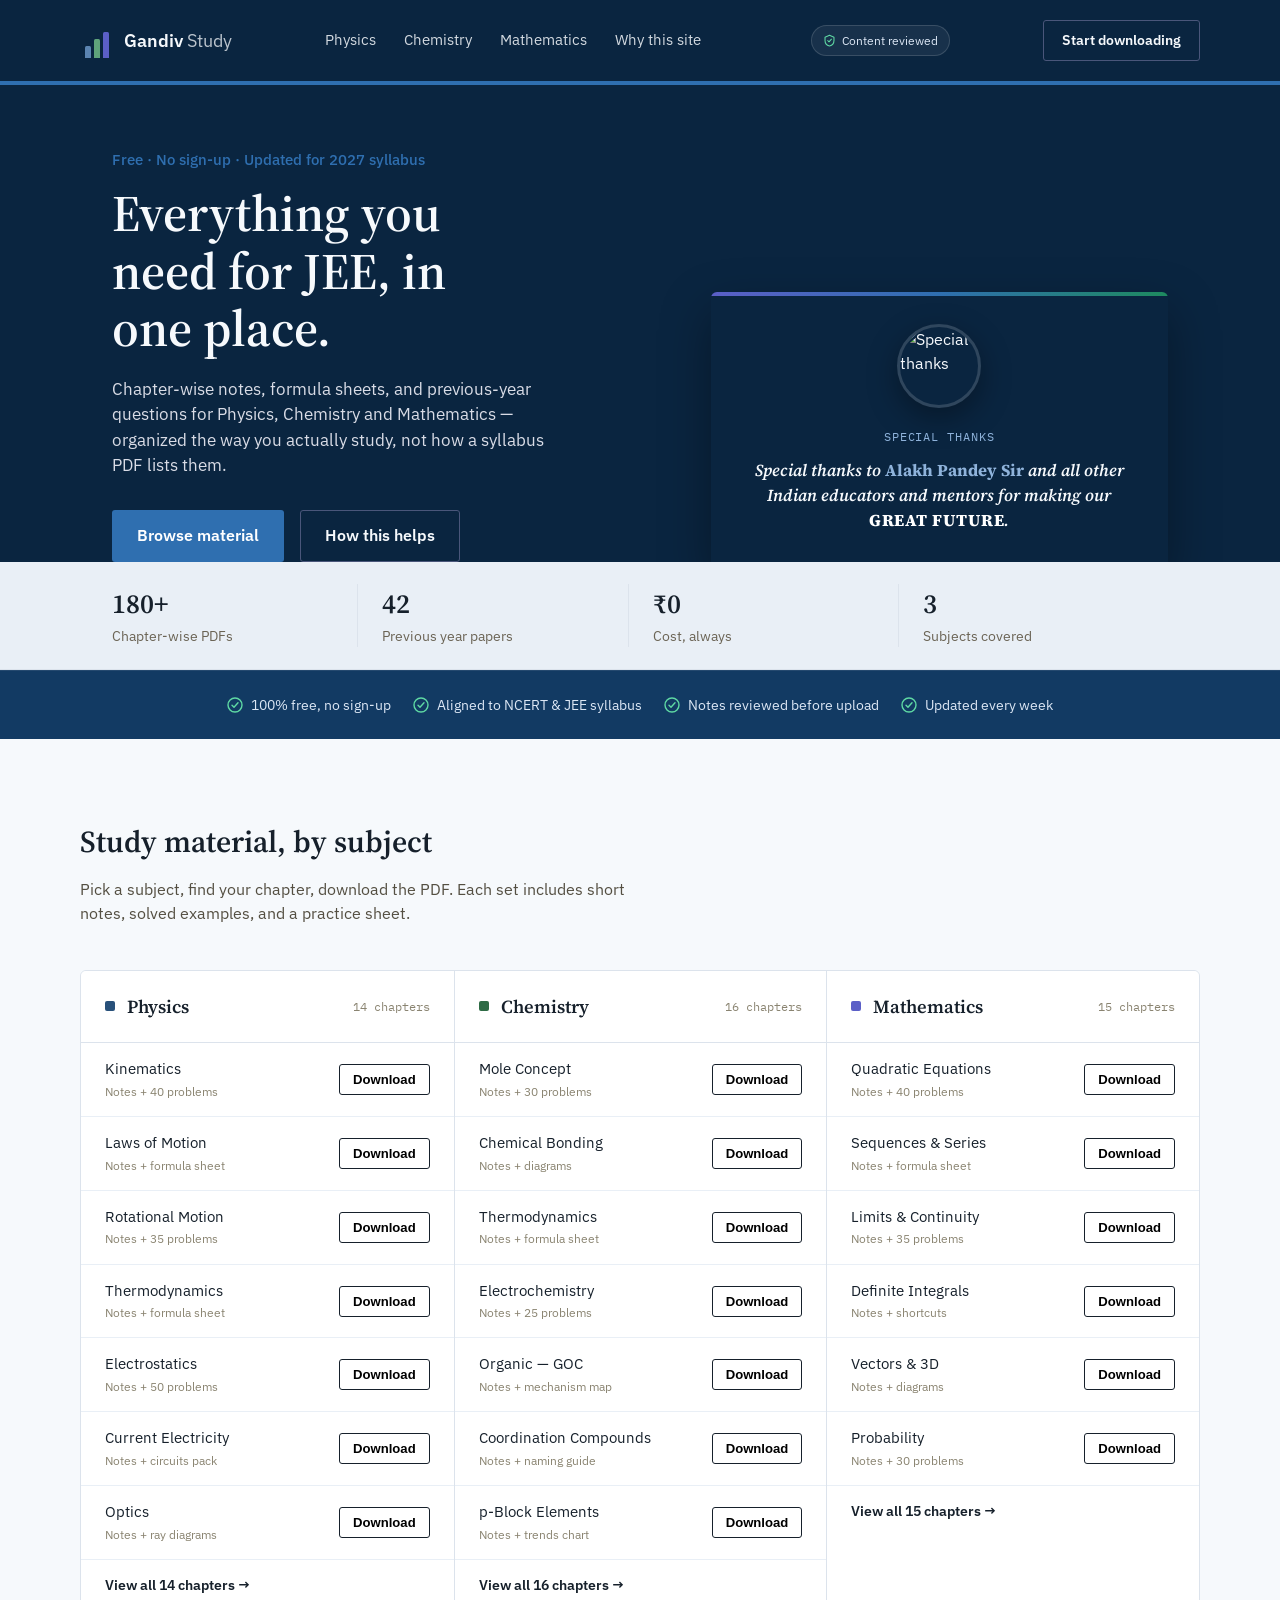
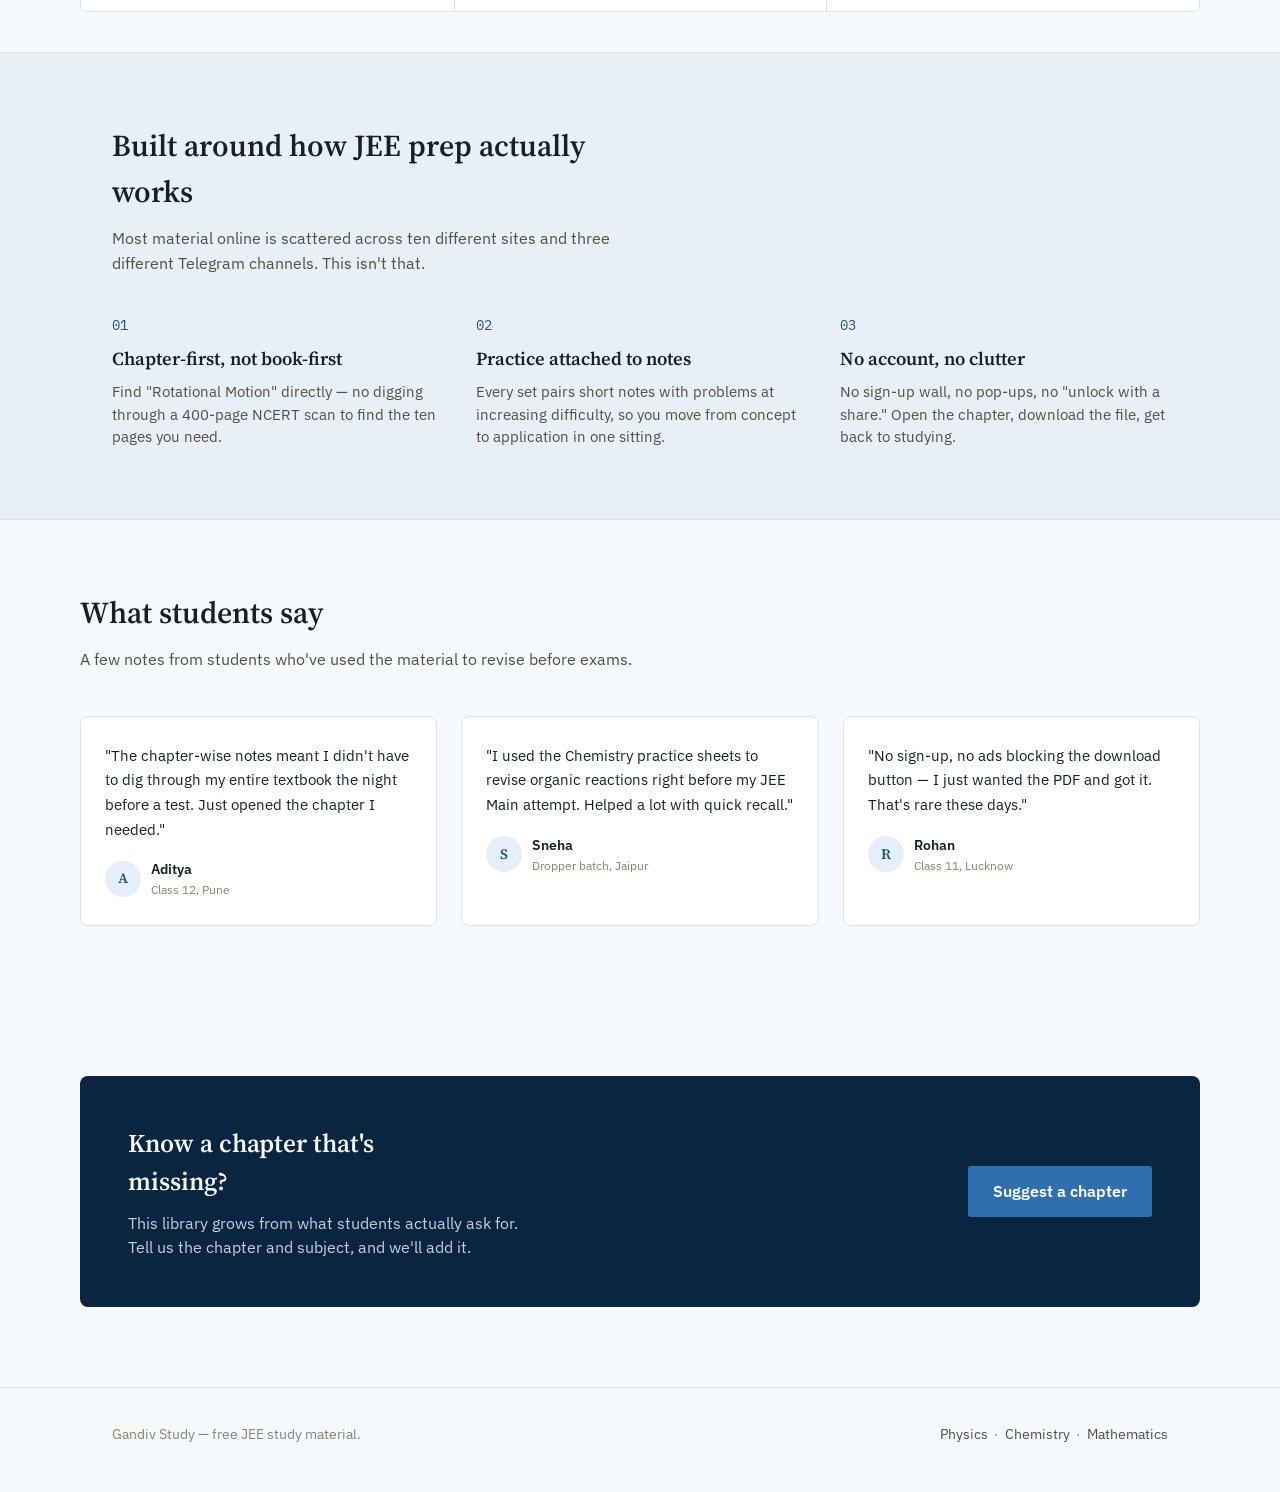
==== index.html @ 2a43a939 "Add files via upload" ====
<!DOCTYPE html>
<html lang="en">
<head>
<meta charset="UTF-8">
<meta name="viewport" content="width=device-width, initial-scale=1.0">
<title>Gandiv Study — JEE Study Material</title>
<meta name="description" content="Gandiv Study — free chapter-wise notes, formula sheets, and previous year questions for JEE Physics, Chemistry and Mathematics. No sign-up required.">
<meta name="keywords" content="Gandiv, Gandiv Study, JEE study material, JEE notes, JEE Physics notes, JEE Chemistry notes, JEE Maths notes, free JEE PDF, JEE previous year papers">
<meta name="robots" content="index, follow">
<link rel="canonical" href="https://gurujeestudy1.github.io/GuruJEE-study/">
<meta property="og:type" content="website">
<meta property="og:title" content="Gandiv Study — Free JEE Study Material">
<meta property="og:description" content="Chapter-wise notes, formula sheets, and previous year questions for JEE Physics, Chemistry and Mathematics — all free.">
<meta property="og:url" content="https://gurujeestudy1.github.io/GuruJEE-study/">
<meta name="twitter:card" content="summary">
<meta name="twitter:title" content="Gandiv Study — Free JEE Study Material">
<meta name="twitter:description" content="Free chapter-wise JEE notes and previous year papers for Physics, Chemistry and Mathematics.">
<script type="application/ld+json">
{
  "@context": "https://schema.org",
  "@type": "WebSite",
  "name": "Gandiv Study",
  "url": "https://gurujeestudy1.github.io/GuruJEE-study/",
  "description": "Free JEE study material — chapter-wise notes, formula sheets, and previous year papers for Physics, Chemistry and Mathematics."
}
</script>
<link rel="icon" href="data:image/svg+xml,%3Csvg xmlns='http://www.w3.org/2000/svg' viewBox='0 0 32 32'%3E%3Crect width='32' height='32' rx='6' fill='%2316213E'/%3E%3Crect x='6' y='18' width='5' height='9' rx='1' fill='%235B84B1'/%3E%3Crect x='13.5' y='13' width='5' height='14' rx='1' fill='%235FA37B'/%3E%3Crect x='21' y='7' width='5' height='20' rx='1' fill='%23E8A33D'/%3E%3C/svg%3E">
<link rel="preconnect" href="https://fonts.googleapis.com">
<link href="https://fonts.googleapis.com/css2?family=Source+Serif+4:opsz,wght@8..60,400;8..60,600;8..60,700&family=IBM+Plex+Sans:wght@400;500;600;700&family=IBM+Plex+Mono:wght@500&display=swap" rel="stylesheet">
<link rel="stylesheet" href="style.css">
</head>
<body>

<header>
  <div class="wrap nav">
    <div class="brand">
      <span class="mark">
        <span class="bar" style="height:12px; background:#5B84B1;"></span>
        <span class="bar" style="height:19px; background:#5FA37B;"></span>
        <span class="bar" style="height:26px; background:var(--indigo);"></span>
      </span>
      <span class="word">Gandiv<span class="light">Study</span></span>
    </div>
    <nav class="links">
      <a href="physics.html">Physics</a>
      <a href="chemistry.html">Chemistry</a>
      <a href="maths.html">Mathematics</a>
      <a href="#why">Why this site</a>
    </nav>
    <span class="verified-chip"><svg width="13" height="13" viewBox="0 0 16 16" fill="none"><path d="M8 1.5l5.5 2.4v4c0 3.6-2.4 6-5.5 6.8-3.1-.8-5.5-3.2-5.5-6.8v-4L8 1.5z" stroke="#5FD9A4" stroke-width="1.3" stroke-linejoin="round"/><path d="M5.8 8l1.6 1.6L10.4 6.4" stroke="#5FD9A4" stroke-width="1.3" stroke-linecap="round" stroke-linejoin="round"/></svg>Content reviewed</span>
    <a href="physics.html" class="btn btn-ghost" style="padding:9px 18px; font-size:0.88rem;">Start downloading</a>
  </div>
</header>

<section class="hero">
  <div class="wrap">
    <div class="hero-copy">
      <div class="eyebrow">Free · No sign-up · Updated for 2027 syllabus</div>
      <h1>Everything you need for JEE, in one place.</h1>
      <p>Chapter-wise notes, formula sheets, and previous-year questions for Physics, Chemistry and Mathematics — organized the way you actually study, not how a syllabus PDF lists them.</p>
      <div class="hero-actions">
        <a href="physics.html" class="btn btn-primary">Browse material</a>
        <a href="#why" class="btn btn-ghost">How this helps</a>
      </div>
    </div>
    <div class="special-thanks in-hero">
      <div class="photo">
        <img src="images/special-thanks.jpg" alt="Special thanks">
      </div>
      <div class="text">
        <div class="label">Special Thanks</div>
        <h2>Special thanks to <span class="highlight">Alakh Pandey Sir</span> and all other Indian educators and mentors for making our <span class="shout">GREAT FUTURE</span>.</h2>
      </div>
    </div>
  </div>
</section>

<div class="stats">
  <div class="wrap">
    <div class="stat"><div class="num">180+</div><div class="label">Chapter-wise PDFs</div></div>
    <div class="stat"><div class="num">42</div><div class="label">Previous year papers</div></div>
    <div class="stat"><div class="num">₹0</div><div class="label">Cost, always</div></div>
    <div class="stat"><div class="num">3</div><div class="label">Subjects covered</div></div>
  </div>
</div>

<div class="trust-strip">
  <div class="wrap">
    <div class="trust-badge">
      <svg width="16" height="16" viewBox="0 0 16 16" fill="none"><circle cx="8" cy="8" r="7" stroke="#5FD9A4" stroke-width="1.4"/><path d="M5 8.2l2 2 4-4.4" stroke="#5FD9A4" stroke-width="1.4" stroke-linecap="round" stroke-linejoin="round"/></svg>
      100% free, no sign-up
    </div>
    <div class="trust-badge">
      <svg width="16" height="16" viewBox="0 0 16 16" fill="none"><circle cx="8" cy="8" r="7" stroke="#5FD9A4" stroke-width="1.4"/><path d="M5 8.2l2 2 4-4.4" stroke="#5FD9A4" stroke-width="1.4" stroke-linecap="round" stroke-linejoin="round"/></svg>
      Aligned to NCERT & JEE syllabus
    </div>
    <div class="trust-badge">
      <svg width="16" height="16" viewBox="0 0 16 16" fill="none"><circle cx="8" cy="8" r="7" stroke="#5FD9A4" stroke-width="1.4"/><path d="M5 8.2l2 2 4-4.4" stroke="#5FD9A4" stroke-width="1.4" stroke-linecap="round" stroke-linejoin="round"/></svg>
      Notes reviewed before upload
    </div>
    <div class="trust-badge">
      <svg width="16" height="16" viewBox="0 0 16 16" fill="none"><circle cx="8" cy="8" r="7" stroke="#5FD9A4" stroke-width="1.4"/><path d="M5 8.2l2 2 4-4.4" stroke="#5FD9A4" stroke-width="1.4" stroke-linecap="round" stroke-linejoin="round"/></svg>
      Updated every week
    </div>
  </div>
</div>

<section class="subjects wrap">
  <div class="section-head">
    <h2>Study material, by subject</h2>
    <p>Pick a subject, find your chapter, download the PDF. Each set includes short notes, solved examples, and a practice sheet.</p>
  </div>

  <div class="subject-grid">
    <div class="subject-col" id="physics">
      <div class="subject-head"><span class="dot physics-dot"></span><h3><a href="physics.html">Physics</a></h3><span class="count">14 chapters</span></div>
      <div class="chapter"><div><div class="name">Kinematics</div><div class="meta">Notes + 40 problems</div></div><button class="dl">Download</button></div>
      <div class="chapter"><div><div class="name">Laws of Motion</div><div class="meta">Notes + formula sheet</div></div><button class="dl">Download</button></div>
      <div class="chapter"><div><div class="name">Rotational Motion</div><div class="meta">Notes + 35 problems</div></div><button class="dl">Download</button></div>
      <div class="chapter"><div><div class="name">Thermodynamics</div><div class="meta">Notes + formula sheet</div></div><button class="dl">Download</button></div>
      <div class="chapter"><div><div class="name">Electrostatics</div><div class="meta">Notes + 50 problems</div></div><button class="dl">Download</button></div>
      <div class="chapter"><div><div class="name">Current Electricity</div><div class="meta">Notes + circuits pack</div></div><button class="dl">Download</button></div>
      <div class="chapter"><div><div class="name">Optics</div><div class="meta">Notes + ray diagrams</div></div><button class="dl">Download</button></div>
      <div class="chapter"><a href="physics.html" style="font-weight:600; font-size:0.88rem;">View all 14 chapters →</a></div>
    </div>

    <div class="subject-col" id="chemistry">
      <div class="subject-head"><span class="dot chem-dot"></span><h3><a href="chemistry.html">Chemistry</a></h3><span class="count">16 chapters</span></div>
      <div class="chapter"><div><div class="name">Mole Concept</div><div class="meta">Notes + 30 problems</div></div><button class="dl">Download</button></div>
      <div class="chapter"><div><div class="name">Chemical Bonding</div><div class="meta">Notes + diagrams</div></div><button class="dl">Download</button></div>
      <div class="chapter"><div><div class="name">Thermodynamics</div><div class="meta">Notes + formula sheet</div></div><button class="dl">Download</button></div>
      <div class="chapter"><div><div class="name">Electrochemistry</div><div class="meta">Notes + 25 problems</div></div><button class="dl">Download</button></div>
      <div class="chapter"><div><div class="name">Organic — GOC</div><div class="meta">Notes + mechanism map</div></div><button class="dl">Download</button></div>
      <div class="chapter"><div><div class="name">Coordination Compounds</div><div class="meta">Notes + naming guide</div></div><button class="dl">Download</button></div>
      <div class="chapter"><div><div class="name">p-Block Elements</div><div class="meta">Notes + trends chart</div></div><button class="dl">Download</button></div>
      <div class="chapter"><a href="chemistry.html" style="font-weight:600; font-size:0.88rem;">View all 16 chapters →</a></div>
    </div>

    <div class="subject-col" id="maths">
      <div class="subject-head"><span class="dot maths-dot"></span><h3><a href="maths.html">Mathematics</a></h3><span class="count">15 chapters</span></div>
      <div class="chapter"><div><div class="name">Quadratic Equations</div><div class="meta">Notes + 40 problems</div></div><button class="dl">Download</button></div>
      <div class="chapter"><div><div class="name">Sequences & Series</div><div class="meta">Notes + formula sheet</div></div><button class="dl">Download</button></div>
      <div class="chapter"><div><div class="name">Limits & Continuity</div><div class="meta">Notes + 35 problems</div></div><button class="dl">Download</button></div>
      <div class="chapter"><div><div class="name">Definite Integrals</div><div class="meta">Notes + shortcuts</div></div><button class="dl">Download</button></div>
      <div class="chapter"><div><div class="name">Vectors & 3D</div><div class="meta">Notes + diagrams</div></div><button class="dl">Download</button></div>
      <div class="chapter"><div><div class="name">Probability</div><div class="meta">Notes + 30 problems</div></div><button class="dl">Download</button></div>
      <div class="chapter"><a href="maths.html" style="font-weight:600; font-size:0.88rem;">View all 15 chapters →</a></div>
    </div>
  </div>
</section>

<section class="why" id="why">
  <div class="wrap">
    <div class="section-head" style="margin-bottom:0;">
      <h2>Built around how JEE prep actually works</h2>
      <p>Most material online is scattered across ten different sites and three different Telegram channels. This isn't that.</p>
    </div>
    <div class="why-grid">
      <div class="why-item">
        <div class="num">01</div>
        <h3>Chapter-first, not book-first</h3>
        <p>Find "Rotational Motion" directly — no digging through a 400-page NCERT scan to find the ten pages you need.</p>
      </div>
      <div class="why-item">
        <div class="num">02</div>
        <h3>Practice attached to notes</h3>
        <p>Every set pairs short notes with problems at increasing difficulty, so you move from concept to application in one sitting.</p>
      </div>
      <div class="why-item">
        <div class="num">03</div>
        <h3>No account, no clutter</h3>
        <p>No sign-up wall, no pop-ups, no "unlock with a share." Open the chapter, download the file, get back to studying.</p>
      </div>
    </div>
  </div>
</section>

<section class="testimonials wrap">
  <div class="section-head">
    <h2>What students say</h2>
    <p>A few notes from students who've used the material to revise before exams.</p>
  </div>
  <div class="testimonial-grid">
    <div class="testimonial-card">
      <p class="quote">"The chapter-wise notes meant I didn't have to dig through my entire textbook the night before a test. Just opened the chapter I needed."</p>
      <div class="who">
        <div class="avatar">A</div>
        <div>
          <div class="name">Aditya</div>
          <div class="role">Class 12, Pune</div>
        </div>
      </div>
    </div>
    <div class="testimonial-card">
      <p class="quote">"I used the Chemistry practice sheets to revise organic reactions right before my JEE Main attempt. Helped a lot with quick recall."</p>
      <div class="who">
        <div class="avatar">S</div>
        <div>
          <div class="name">Sneha</div>
          <div class="role">Dropper batch, Jaipur</div>
        </div>
      </div>
    </div>
    <div class="testimonial-card">
      <p class="quote">"No sign-up, no ads blocking the download button — I just wanted the PDF and got it. That's rare these days."</p>
      <div class="who">
        <div class="avatar">R</div>
        <div>
          <div class="name">Rohan</div>
          <div class="role">Class 11, Lucknow</div>
        </div>
      </div>
    </div>
  </div>
</section>

<section class="cta wrap">
  <div class="cta-box">
    <div>
      <h2 class="serif">Know a chapter that's missing?</h2>
      <p>This library grows from what students actually ask for. Tell us the chapter and subject, and we'll add it.</p>
    </div>
    <a href="mailto:hello@gandiv.study" class="btn btn-primary">Suggest a chapter</a>
  </div>
</section>

<footer>
  <div class="wrap foot-row">
    <div>Gandiv Study — free JEE study material.</div>
    <div><a href="physics.html">Physics</a> &nbsp;·&nbsp; <a href="chemistry.html">Chemistry</a> &nbsp;·&nbsp; <a href="maths.html">Mathematics</a></div>
  </div>
</footer>

</body>
</html>
---- style.css ----
:root{
    --navy: #0A2540;
    --navy-deep: #06192C;
    --navy-mid: #123A63;
    --paper: #F6F9FC;
    --paper-dim: #E9EFF6;
    --ink: #16202B;
    --blue: #2F6FB0;
    --blue-deep: #1F5488;
    --blue-tint: #E6EFF9;
    --indigo: #5B5FC7;
    --line: #DCE3EC;
    --green: #1E8A5F;
  }
  *{box-sizing:border-box; margin:0; padding:0;}
  html{scroll-behavior:smooth;}
  body{
    background:var(--paper);
    color:var(--ink);
    font-family:'IBM Plex Sans', sans-serif;
    line-height:1.5;
    -webkit-font-smoothing:antialiased;
  }
  h1,h2,h3,.serif{ font-family:'Source Serif 4', serif; }
  a{ color:inherit; text-decoration:none; }
  img{max-width:100%; display:block;}
  .wrap{ max-width:1120px; margin:0 auto; padding:0 32px; }
  @media (max-width:640px){ .wrap{padding:0 20px;} }

  /* Skip link / focus */
  a:focus-visible, button:focus-visible{ outline:3px solid var(--blue); outline-offset:2px; }

  /* ---------- HEADER ---------- */
  header{
    background:var(--navy);
    color:var(--paper);
    border-bottom:4px solid var(--blue);
  }
  .nav{
    display:flex; align-items:center; justify-content:space-between;
    padding:20px 0;
  }
  .brand{ display:flex; align-items:center; gap:10px; font-size:1.15rem; font-weight:600; }
  .brand .mark{
    width:34px; height:34px;
    display:flex; align-items:flex-end; justify-content:center; gap:3px;
  }
  .brand .mark .bar{ width:6px; border-radius:1.5px 1.5px 0 0; }
  .brand .word{ font-weight:600; }
  .brand .word .light{ font-weight:400; opacity:0.75; margin-left:4px; }
  nav.links{ display:flex; gap:28px; font-size:0.95rem; }
  nav.links a{ opacity:0.85; border-bottom:1px solid transparent; padding-bottom:2px; }
  nav.links a:hover{ opacity:1; border-color:var(--blue); }
  @media (max-width:720px){ nav.links{ display:none; } }

  /* ---------- HERO ---------- */
  .hero{
    background:var(--navy);
    color:var(--paper);
    position:relative;
    overflow:hidden;
  }
  .hero .wrap{
    padding:64px 32px 0;
    display:grid;
    grid-template-columns: 1.1fr 0.9fr;
    gap:40px;
    align-items:end;
  }
  @media (max-width:900px){ .hero .wrap{ grid-template-columns:1fr; padding-bottom:24px; } }

  .hero-copy .eyebrow{
    color:var(--blue);
    font-size:0.92rem;
    font-weight:500;
    margin-bottom:14px;
  }
  .hero-copy h1{
    font-size:clamp(2.1rem, 4.5vw, 3.2rem);
    line-height:1.12;
    font-weight:600;
    max-width:14ch;
  }
  .hero-copy p{
    margin-top:20px;
    max-width:46ch;
    font-size:1.05rem;
    color:#D9DCE6;
  }
  .hero-actions{ margin-top:32px; display:flex; gap:16px; flex-wrap:wrap; }
  .btn{
    display:inline-block;
    padding:13px 24px;
    font-weight:600;
    font-size:0.98rem;
    border-radius:3px;
    cursor:pointer;
    border:1px solid transparent;
  }
  .btn-primary{ background:var(--blue); color:#fff; }
  .btn-primary:hover{ background:var(--blue-deep); }
  .btn-ghost{ border-color:#4A567A; color:var(--paper); }
  .btn-ghost:hover{ border-color:var(--paper); }

  /* Timetable motif */
  .timetable{
    background:var(--paper);
    border-radius:6px 6px 0 0;
    padding:20px 20px 0;
    box-shadow:0 20px 50px rgba(0,0,0,0.35);
    transform: translateY(4px);
  }
  .timetable .tt-head{
    display:flex; justify-content:space-between; align-items:baseline;
    border-bottom:2px solid var(--ink);
    padding-bottom:10px; margin-bottom:10px;
  }
  .timetable .tt-head span{ font-family:'IBM Plex Mono', monospace; font-size:0.78rem; color:#6b6455;}
  .tt-row{
    display:flex; justify-content:space-between; align-items:center;
    padding:11px 0; border-bottom:1px solid var(--line);
    font-size:0.92rem;
  }
  .tt-row:last-child{ border-bottom:none; }
  .tt-row .subj{ font-weight:600; }
  .tt-row .tag{
    font-family:'IBM Plex Mono', monospace; font-size:0.72rem;
    padding:3px 8px; border-radius:3px; background:var(--paper-dim); color:#555;
  }
  .tt-row .tag.physics{ background:#E4EEF7; color:#28517A; }
  .tt-row .tag.chem{ background:#EAF3EA; color:#2E6B45; }
  .tt-row .tag.maths{ background:#ECEBFB; color:var(--indigo); }

  /* ---------- STRIP STATS ---------- */
  .stats{
    background:var(--paper-dim);
    border-bottom:1px solid var(--line);
  }
  .stats .wrap{
    display:flex; gap:0; padding:22px 32px;
    flex-wrap:wrap;
  }
  .stat{
    flex:1; min-width:150px;
    padding:0 24px;
    border-left:1px solid var(--line);
  }
  .stat:first-child{ border-left:none; padding-left:0; }
  .stat .num{ font-family:'Source Serif 4', serif; font-size:1.7rem; font-weight:600; }
  .stat .label{ font-size:0.85rem; color:#6b6455; margin-top:2px; }

  /* ---------- SUBJECT SECTION ---------- */
  section.subjects{ padding:80px 0 40px; }
  .section-head{ max-width:56ch; margin-bottom:44px; }
  .section-head h2{ font-size:1.9rem; font-weight:600; }
  .section-head p{ margin-top:12px; color:#544F42; font-size:1.02rem; }

  .subject-grid{
    display:grid;
    grid-template-columns:repeat(3, 1fr);
    gap:0;
    border:1px solid var(--line);
    border-radius:6px;
    overflow:hidden;
  }
  @media (max-width:860px){ .subject-grid{ grid-template-columns:1fr; } }

  .subject-col{
    background:#fff;
    border-left:1px solid var(--line);
  }
  .subject-col:first-child{ border-left:none; }
  @media (max-width:860px){ .subject-col{ border-left:none; border-top:1px solid var(--line);} .subject-col:first-child{border-top:none;} }

  .subject-head{
    padding:22px 24px;
    border-bottom:1px solid var(--line);
    display:flex; align-items:center; gap:12px;
  }
  .subject-head .dot{ width:10px; height:10px; border-radius:2px; }
  .physics-dot{ background:#28517A; }
  .chem-dot{ background:#2E6B45; }
  .maths-dot{ background:var(--indigo); }
  .subject-head h3{ font-size:1.15rem; font-weight:600; }
  .subject-head .count{ margin-left:auto; font-family:'IBM Plex Mono', monospace; font-size:0.78rem; color:#8a8471; }

  .chapter{
    display:flex; align-items:center; justify-content:space-between;
    padding:15px 24px;
    border-bottom:1px solid var(--paper-dim);
    font-size:0.94rem;
    gap:12px;
  }
  .chapter:last-child{ border-bottom:none; }
  .chapter .name{ flex:1; }
  .chapter .meta{ font-size:0.76rem; color:#8a8471; margin-top:2px; }
  .dl{
    flex-shrink:0;
    font-size:0.82rem; font-weight:600;
    padding:7px 13px;
    border:1px solid var(--ink);
    border-radius:3px;
    background:transparent;
  }
  .dl:hover{ background:var(--ink); color:var(--paper); }

  /* ---------- WHY SECTION ---------- */
  section.why{ padding:70px 0; background:var(--paper-dim); border-top:1px solid var(--line); border-bottom:1px solid var(--line); }
  .why-grid{
    display:grid; grid-template-columns:repeat(3, 1fr); gap:36px; margin-top:40px;
  }
  @media (max-width:860px){ .why-grid{ grid-template-columns:1fr; } }
  .why-item .num{ font-family:'IBM Plex Mono', monospace; color:var(--blue-deep); font-size:0.85rem; }
  .why-item h3{ margin-top:10px; font-size:1.15rem; font-weight:600; }
  .why-item p{ margin-top:8px; color:#544F42; font-size:0.94rem; }

  /* ---------- CTA ---------- */
  section.cta{ padding:80px 0; text-align:left; }
  .cta-box{
    background:var(--navy); color:var(--paper);
    border-radius:8px;
    padding:48px;
    display:flex; align-items:center; justify-content:space-between; gap:32px;
    flex-wrap:wrap;
  }
  .cta-box h2{ font-size:1.6rem; font-weight:600; max-width:22ch; }
  .cta-box p{ margin-top:10px; color:#c9cede; max-width:40ch; }

  /* ---------- FOOTER ---------- */
  footer{ padding:36px 0 48px; border-top:1px solid var(--line); }
  .foot-row{ display:flex; justify-content:space-between; flex-wrap:wrap; gap:16px; font-size:0.85rem; color:#8a8471; }
  .foot-row a{ color:#544F42; }
  .foot-row a:hover{ color:var(--ink); }

  @media (prefers-reduced-motion: reduce){ html{scroll-behavior:auto;} }

/* ---------- SUBJECT PAGE ---------- */
.breadcrumb{
  font-size:0.85rem; color:#9a947f;
  padding:18px 0 0;
}
.breadcrumb a{ color:#544F42; }
.breadcrumb a:hover{ color:var(--ink); }

.subject-hero{
  padding:28px 0 44px;
  border-bottom:1px solid var(--line);
}
.subject-hero .eyebrow{
  font-family:'IBM Plex Mono', monospace;
  font-size:0.78rem;
  letter-spacing:0.02em;
}
.subject-hero h1{
  font-size:clamp(1.9rem, 4vw, 2.6rem);
  font-weight:600;
  margin-top:10px;
  max-width:20ch;
}
.subject-hero p{
  margin-top:14px;
  max-width:56ch;
  color:#544F42;
  font-size:1.02rem;
}
.subject-hero .quick-stats{
  display:flex; gap:32px; margin-top:26px; flex-wrap:wrap;
}
.subject-hero .quick-stats div{ font-size:0.88rem; color:#544F42; }
.subject-hero .quick-stats strong{ font-family:'Source Serif 4', serif; font-size:1.3rem; display:block; color:var(--ink); }

.subject-switch{
  display:flex; gap:10px; margin-top:26px; flex-wrap:wrap;
}
.subject-switch a{
  font-size:0.85rem; padding:7px 14px; border-radius:20px;
  border:1px solid var(--line); color:#544F42;
}
.subject-switch a.active{
  background:var(--ink); color:var(--paper); border-color:var(--ink);
}
.subject-switch a:hover:not(.active){ border-color:#9a947f; color:var(--ink); }

.chapter-list{ padding:48px 0 80px; }
.group-label{
  font-size:0.8rem; font-weight:600; color:#8a8471;
  padding:8px 0; margin-top:8px;
  border-bottom:1px solid var(--line);
}
.group-label:first-child{ margin-top:0; }

.chapter-row{
  display:flex; align-items:center; justify-content:space-between;
  padding:18px 4px;
  border-bottom:1px solid var(--paper-dim);
  gap:16px;
}
.chapter-row .left{ display:flex; align-items:baseline; gap:14px; }
.chapter-row .idx{
  font-family:'IBM Plex Mono', monospace; font-size:0.78rem; color:#9a947f;
  width:26px; flex-shrink:0;
}
.chapter-row .name{ font-weight:600; font-size:1rem; }
.chapter-row .meta{ font-size:0.82rem; color:#8a8471; margin-top:3px; }
.chapter-row .dl{
  flex-shrink:0; font-size:0.82rem; font-weight:600;
  padding:8px 16px; border:1px solid var(--ink); border-radius:3px; background:transparent;
}
.chapter-row .dl:hover{ background:var(--ink); color:var(--paper); }

.other-subjects{
  padding:56px 0 72px; background:var(--paper-dim);
  border-top:1px solid var(--line);
}
.other-subjects h2{ font-size:1.3rem; font-weight:600; }
.other-cards{ display:grid; grid-template-columns:repeat(2, 1fr); gap:16px; margin-top:24px; }
.other-card{
  background:#fff; border:1px solid var(--line); border-radius:6px;
  padding:20px 22px; display:flex; align-items:center; justify-content:space-between;
}
.other-card .name{ font-weight:600; font-size:1.02rem; }
.other-card .count{ font-size:0.8rem; color:#8a8471; margin-top:2px; }
.other-card .go{ font-size:0.85rem; font-weight:600; }

/* ---------- TRUST STRIP ---------- */
.trust-strip{
  background:var(--navy-mid);
  border-top:1px solid rgba(255,255,255,0.08);
}
.trust-strip .wrap{
  display:flex; flex-wrap:wrap; gap:14px;
  padding:18px 32px;
  justify-content:center;
}
.trust-badge{
  display:flex; align-items:center; gap:8px;
  color:#DCE7F5;
  font-size:0.85rem;
  padding:6px 4px;
}
.trust-badge svg{ flex-shrink:0; }

/* ---------- TESTIMONIALS ---------- */
section.testimonials{ padding:70px 0; }
.testimonial-grid{
  display:grid; grid-template-columns:repeat(3, 1fr); gap:24px; margin-top:40px;
}
@media (max-width:860px){ .testimonial-grid{ grid-template-columns:1fr; } }
.testimonial-card{
  background:#fff; border:1px solid var(--line); border-radius:8px;
  padding:26px 24px;
}
.testimonial-card .quote{
  font-size:0.96rem; color:var(--ink); line-height:1.6;
}
.testimonial-card .who{
  margin-top:18px; display:flex; align-items:center; gap:10px;
}
.testimonial-card .avatar{
  width:36px; height:36px; border-radius:50%;
  background:var(--blue-tint); color:var(--blue-deep);
  display:flex; align-items:center; justify-content:center;
  font-family:'Source Serif 4', serif; font-weight:600; font-size:0.9rem;
}
.testimonial-card .name{ font-size:0.88rem; font-weight:600; }
.testimonial-card .role{ font-size:0.78rem; color:#8a8471; }

/* ---------- CREDIBILITY NOTE ---------- */
.credibility{
  background:var(--blue-tint);
  border:1px solid #CFE0F2;
  border-radius:8px;
  padding:22px 26px;
  display:flex; align-items:flex-start; gap:16px;
  margin-top:44px;
}
.credibility svg{ flex-shrink:0; margin-top:2px; }
.credibility p{ font-size:0.92rem; color:#294A6B; line-height:1.55; }
.credibility strong{ color:var(--navy); }

/* ---------- HEADER VERIFIED CHIP ---------- */
.verified-chip{
  display:inline-flex; align-items:center; gap:6px;
  font-size:0.78rem; color:#DCE7F5;
  background:rgba(255,255,255,0.06);
  border:1px solid rgba(255,255,255,0.14);
  padding:5px 11px; border-radius:20px;
  margin-left:16px;
}
@media (max-width:900px){ .verified-chip{ display:none; } }

/* Subject page compact trust strip */
.trust-strip.compact .wrap{ padding:12px 32px; }
.trust-strip.compact .trust-badge{ font-size:0.8rem; }

/* ---------- SPECIAL THANKS ---------- */
.special-thanks{
  background:var(--navy);
  border-radius:10px;
  padding:52px 48px;
  margin-top:44px;
  display:flex;
  align-items:center;
  gap:40px;
  position:relative;
  overflow:hidden;
}
.special-thanks::before{
  content:"";
  position:absolute;
  top:0; left:0; right:0; height:4px;
  background:linear-gradient(90deg, var(--indigo), var(--blue), var(--green));
}
.special-thanks .photo{
  flex-shrink:0;
  width:150px; height:150px;
  border-radius:50%;
  overflow:hidden;
  border:3px solid rgba(255,255,255,0.15);
  box-shadow:0 10px 30px rgba(0,0,0,0.35);
}
.special-thanks .photo img{
  width:100%; height:100%; object-fit:cover; display:block;
}
.special-thanks .text .label{
  font-family:'IBM Plex Mono', monospace;
  font-size:0.75rem;
  letter-spacing:0.08em;
  color:#8FB3DB;
  text-transform:uppercase;
}
.special-thanks .text h2{
  font-family:'Source Serif 4', serif;
  font-weight:600;
  font-style:italic;
  font-size:clamp(1.3rem, 2.4vw, 1.7rem);
  line-height:1.5;
  color:var(--paper);
  margin-top:12px;
  max-width:46ch;
}
.special-thanks .text h2 .highlight{
  color:#8FB3DB;
  font-style:normal;
  font-weight:700;
}
@media (max-width:720px){
  .special-thanks{ flex-direction:column; text-align:center; padding:40px 28px; }
  .special-thanks .text h2{ max-width:none; }
}


/* ---------- SPECIAL THANKS: hero variant ---------- */
.special-thanks.in-hero{
  flex-direction:column;
  align-items:flex-start;
  gap:20px;
  margin-top:0;
  padding:32px 28px;
  border-radius:6px 6px 0 0;
  transform:translateY(4px);
  box-shadow:0 20px 50px rgba(0,0,0,0.35);
}
.special-thanks.in-hero .photo{
  width:84px; height:84px;
  margin:0 auto;
  align-self:center;
}
.special-thanks.in-hero .text{ text-align:center; width:100%; }
.special-thanks.in-hero .text h2{
  font-size:1.05rem;
  max-width:none;
}
@media (max-width:900px){
  .special-thanks.in-hero{ margin-top:24px; }
}

/* Emphasis text for key phrase inside Special Thanks */
.special-thanks .text h2 .shout{
  font-family:'Source Serif 4', serif;
  font-style:normal;
  font-weight:800;
  text-transform:uppercase;
  letter-spacing:0.03em;
  color:#fff;
}
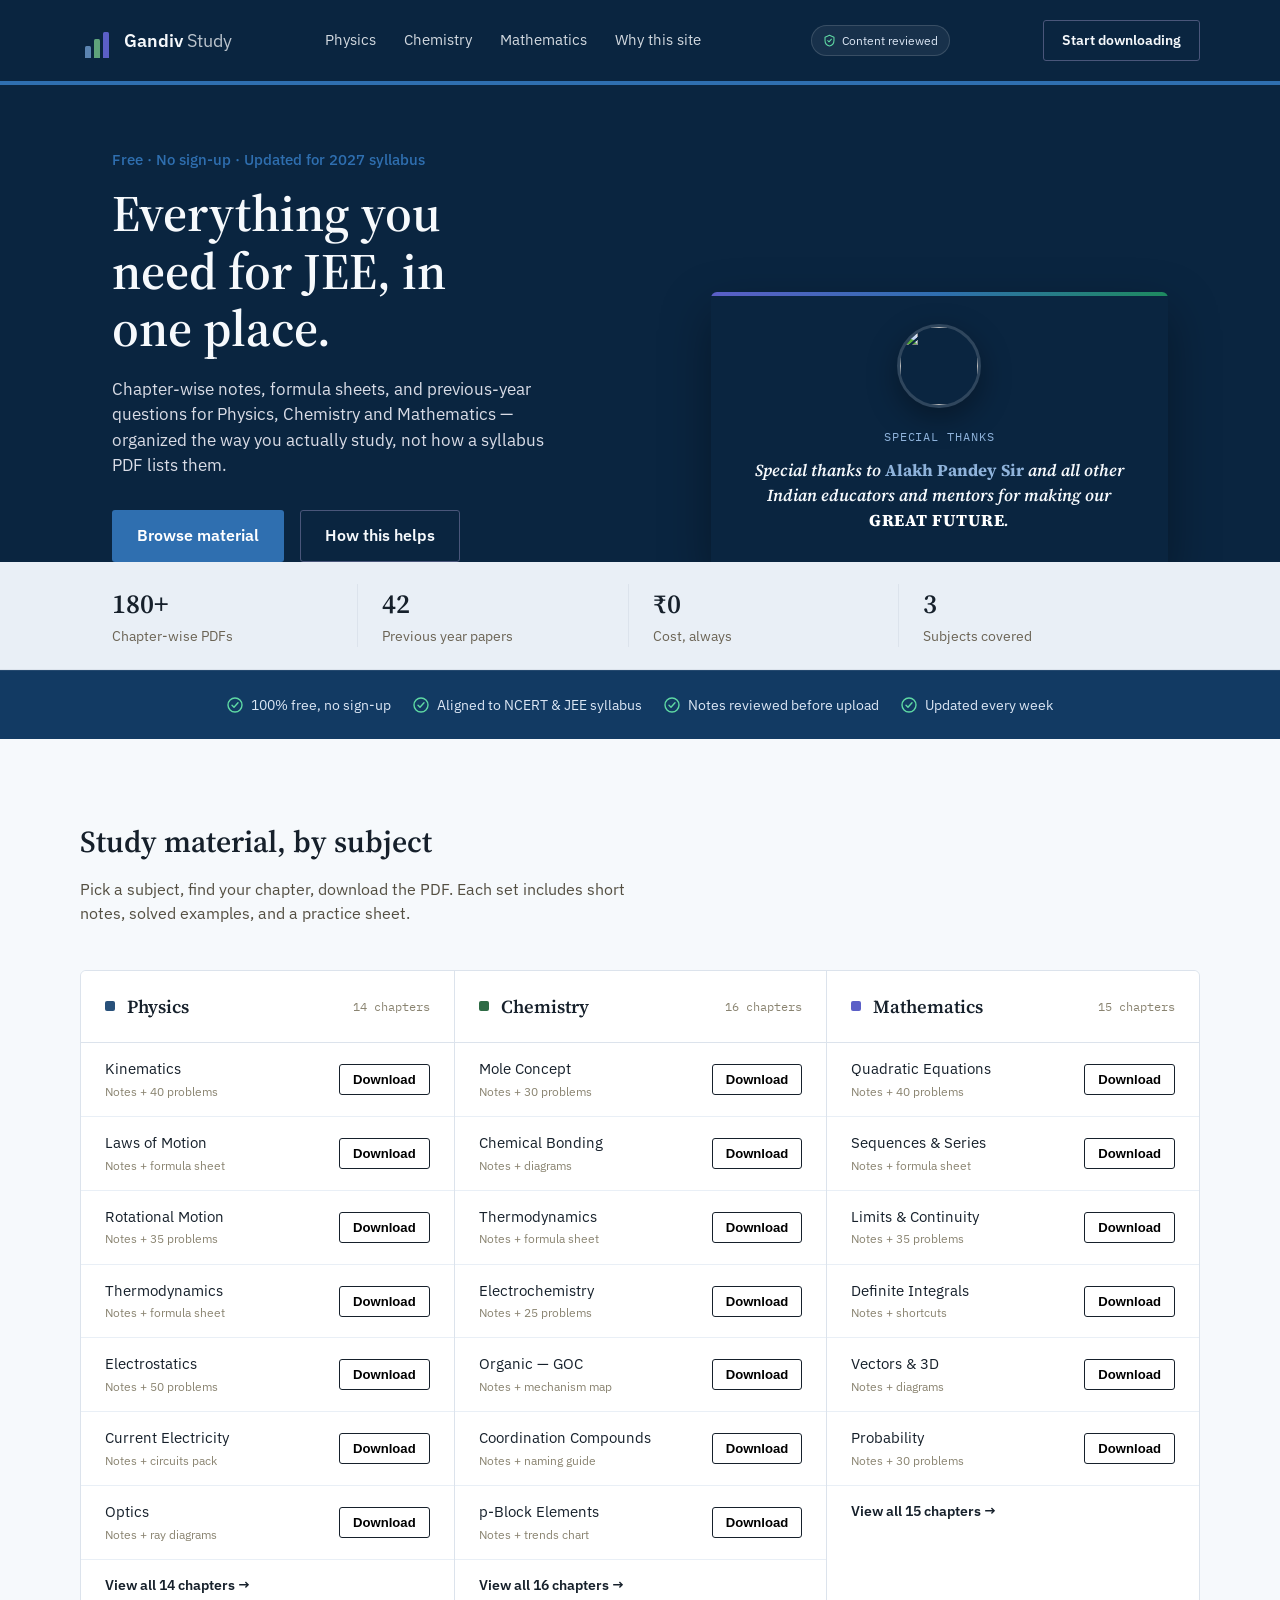
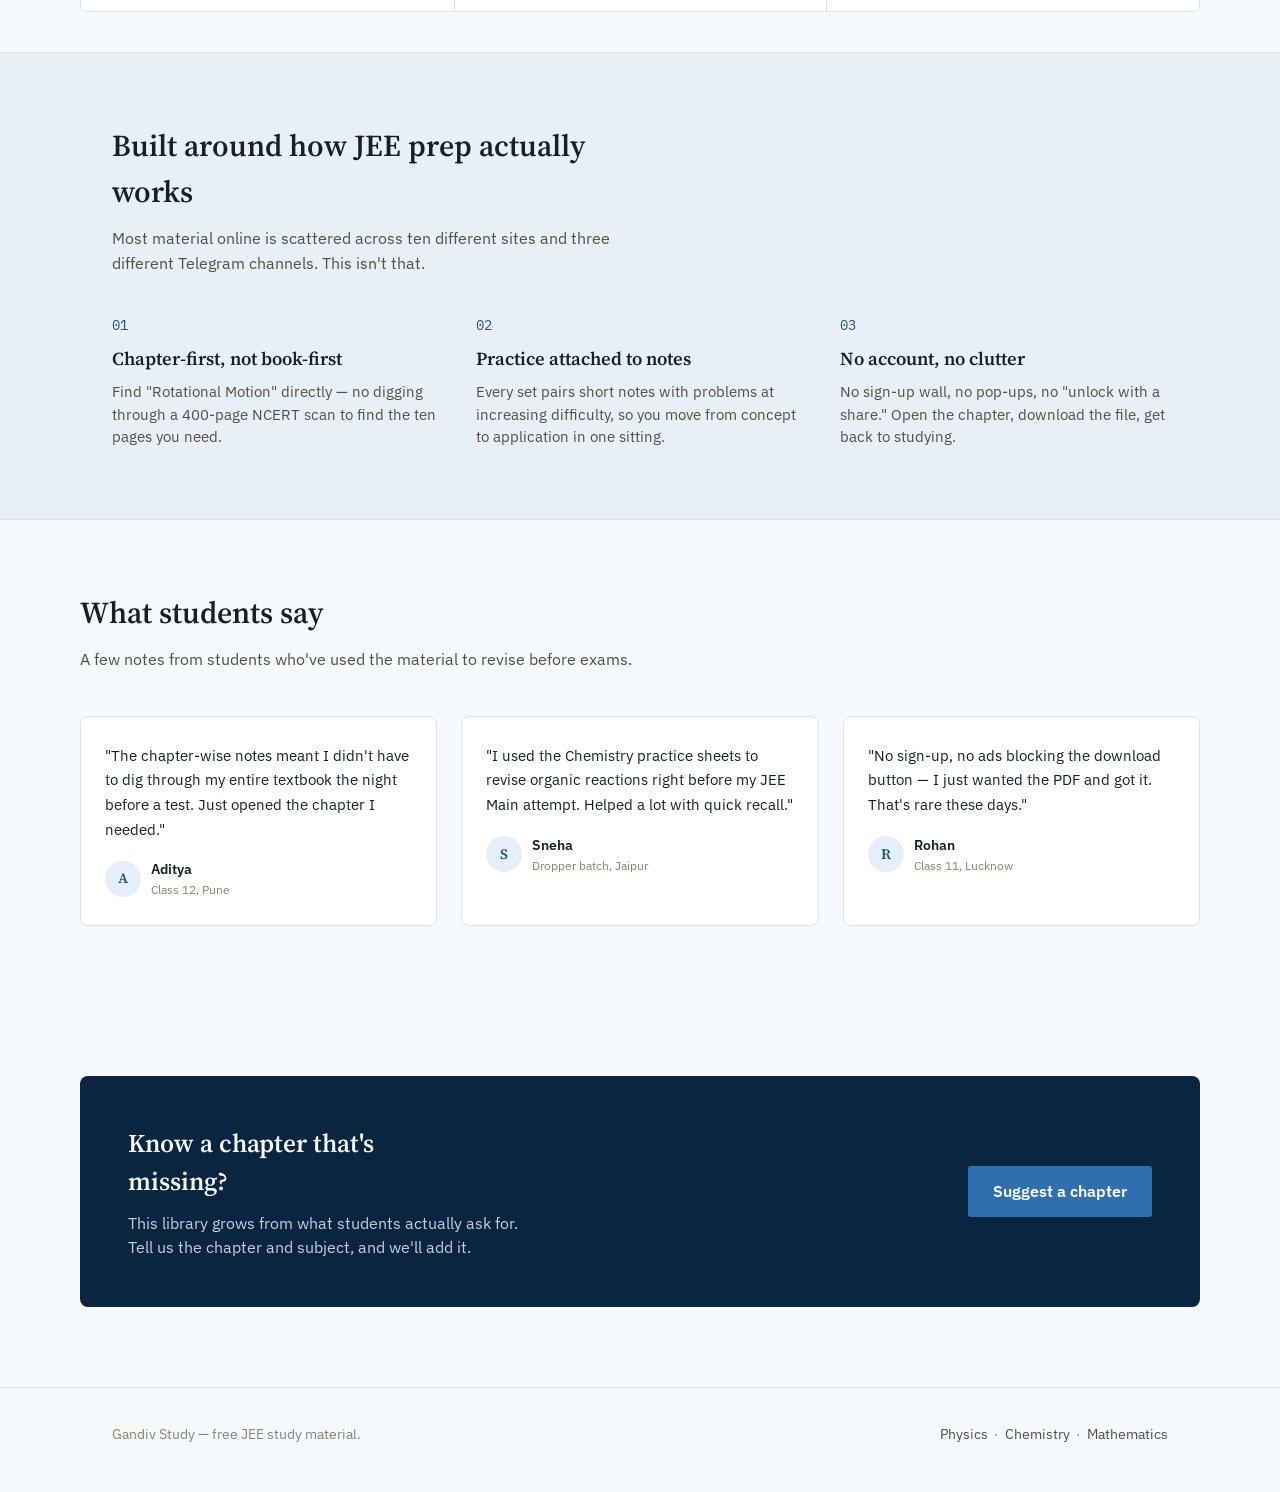
==== commit 58f51982: "Fix img tag formatting in special thanks section" ====
--- a/index.html
+++ b/index.html
@@ -65,7 +65,7 @@
     </div>
     <div class="special-thanks in-hero">
       <div class="photo">
-        <img src="images/special-thanks.jpg" alt="Special thanks">
+        <img src="images/special-thanks.jpg">
       </div>
       <div class="text">
         <div class="label">Special Thanks</div>
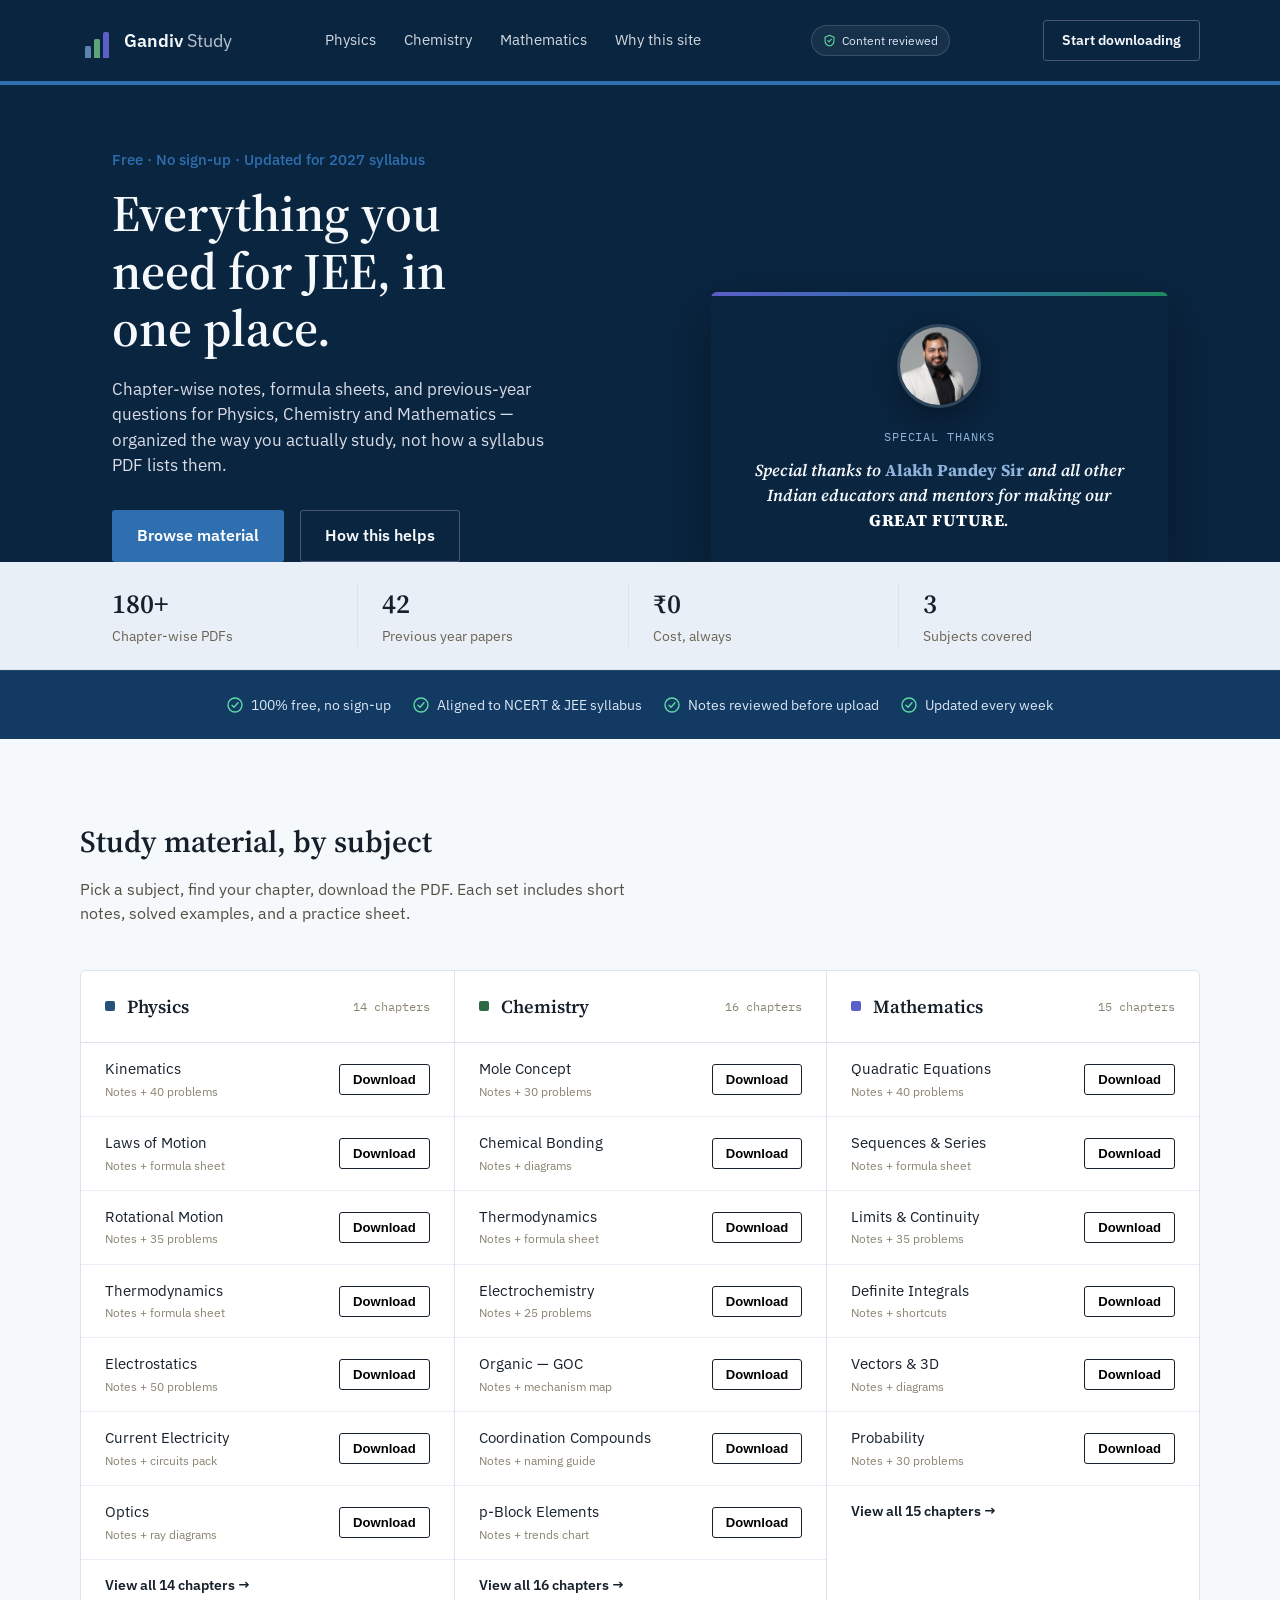
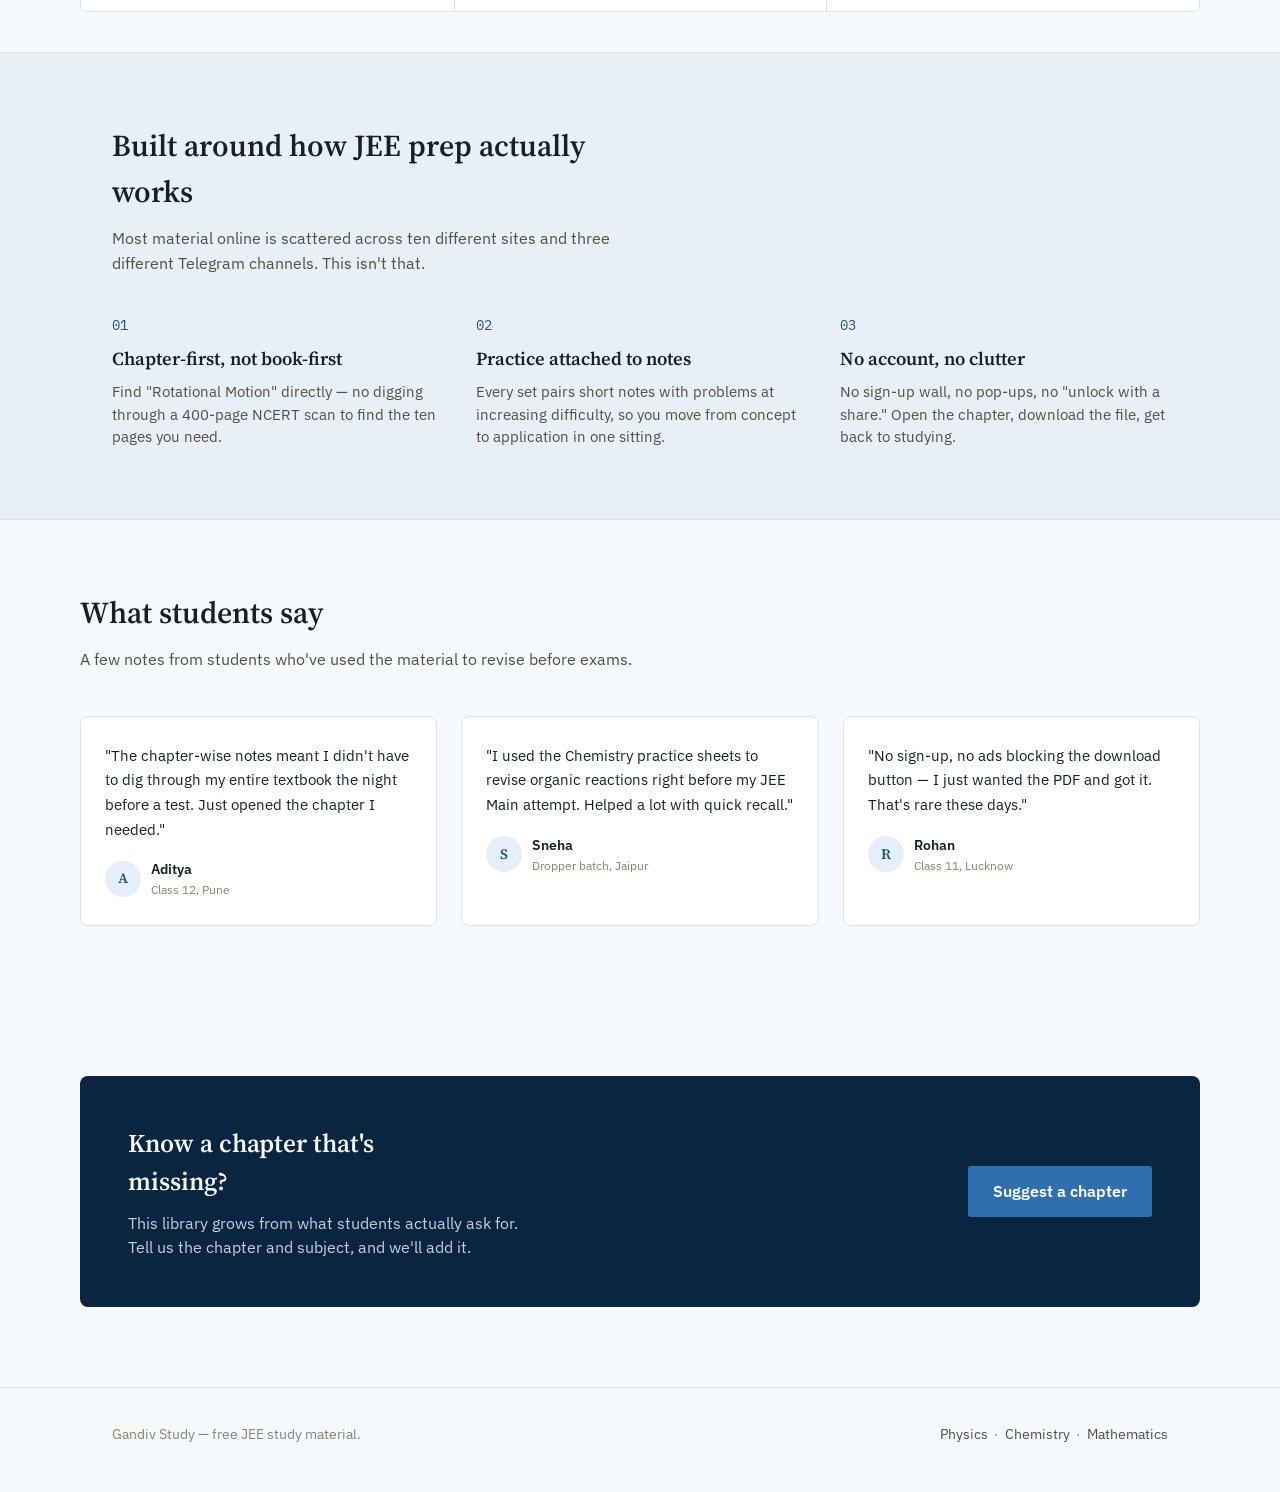
==== commit 06598a09: "Update image source for special thanks section" ====
--- a/index.html
+++ b/index.html
@@ -65,7 +65,7 @@
     </div>
     <div class="special-thanks in-hero">
       <div class="photo">
-        <img src="images/special-thanks.jpg">
+        <img src="special-thanks.jpg">
       </div>
       <div class="text">
         <div class="label">Special Thanks</div>
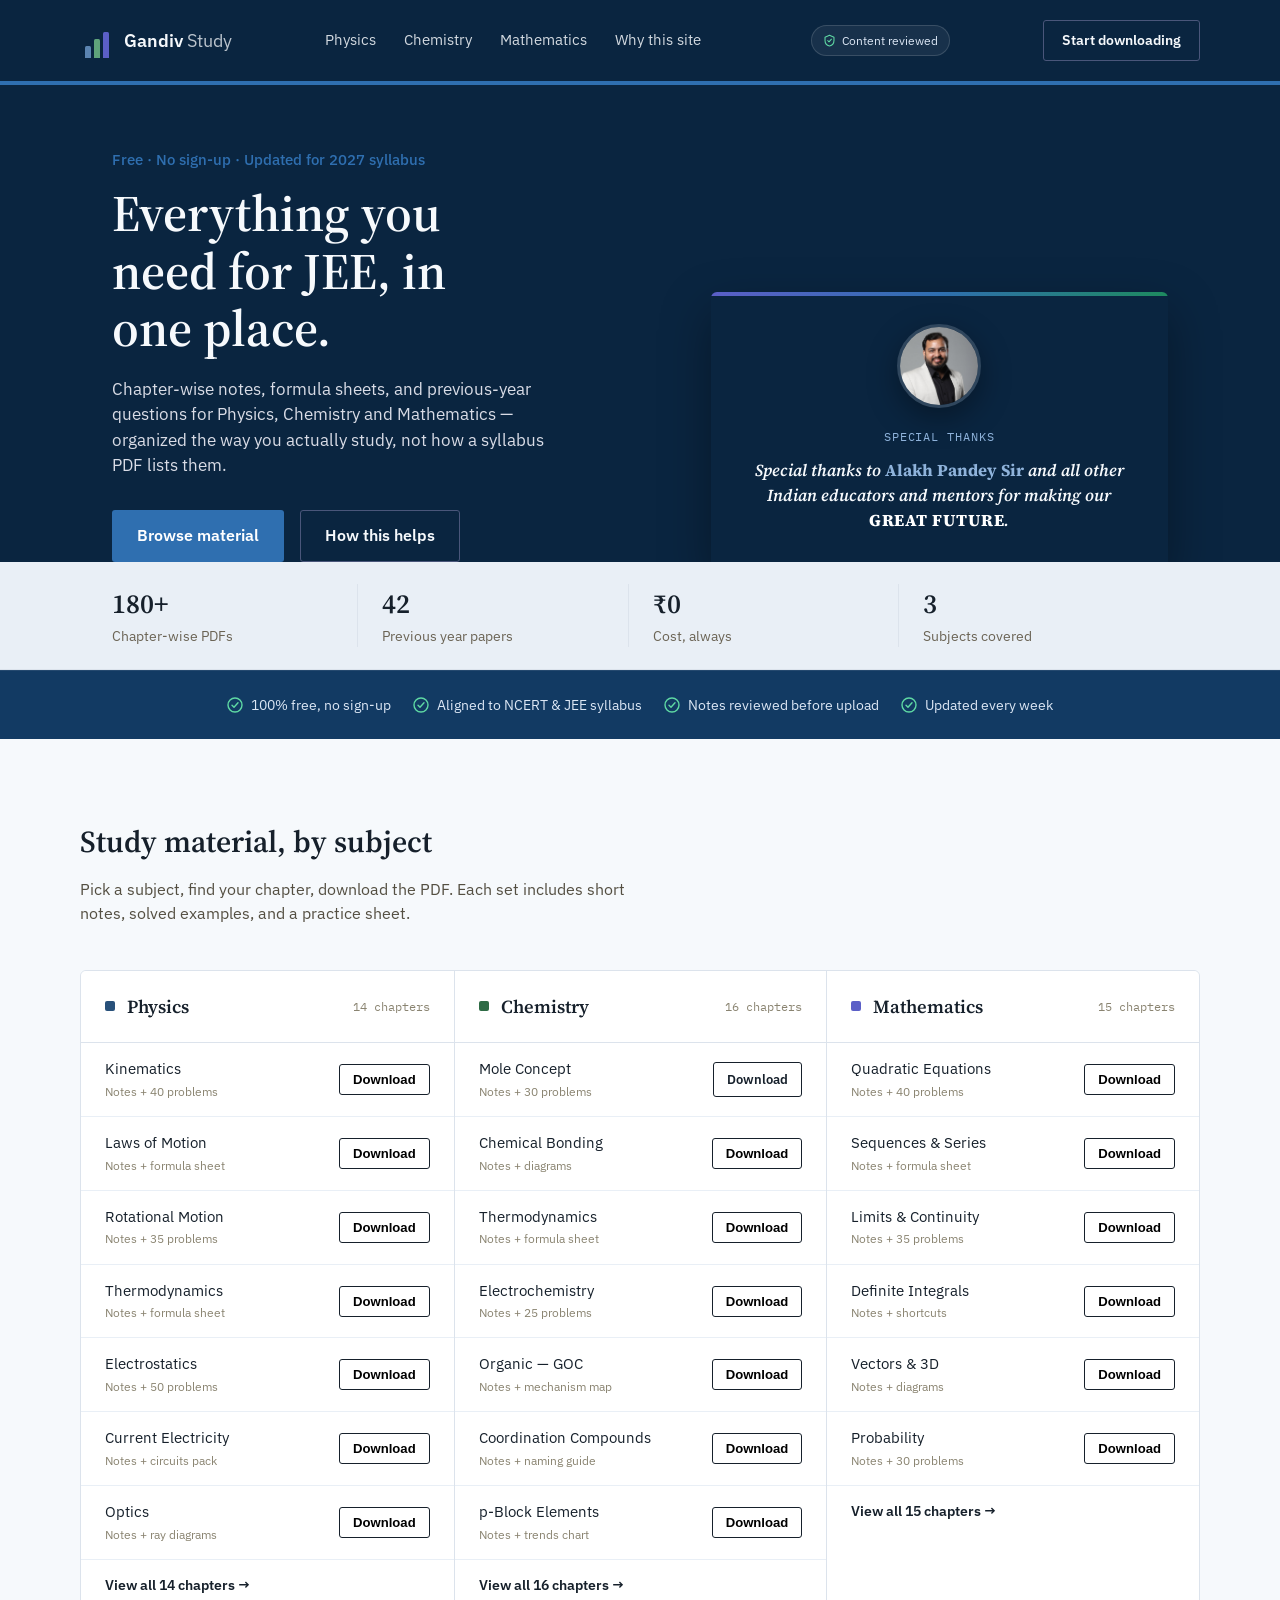
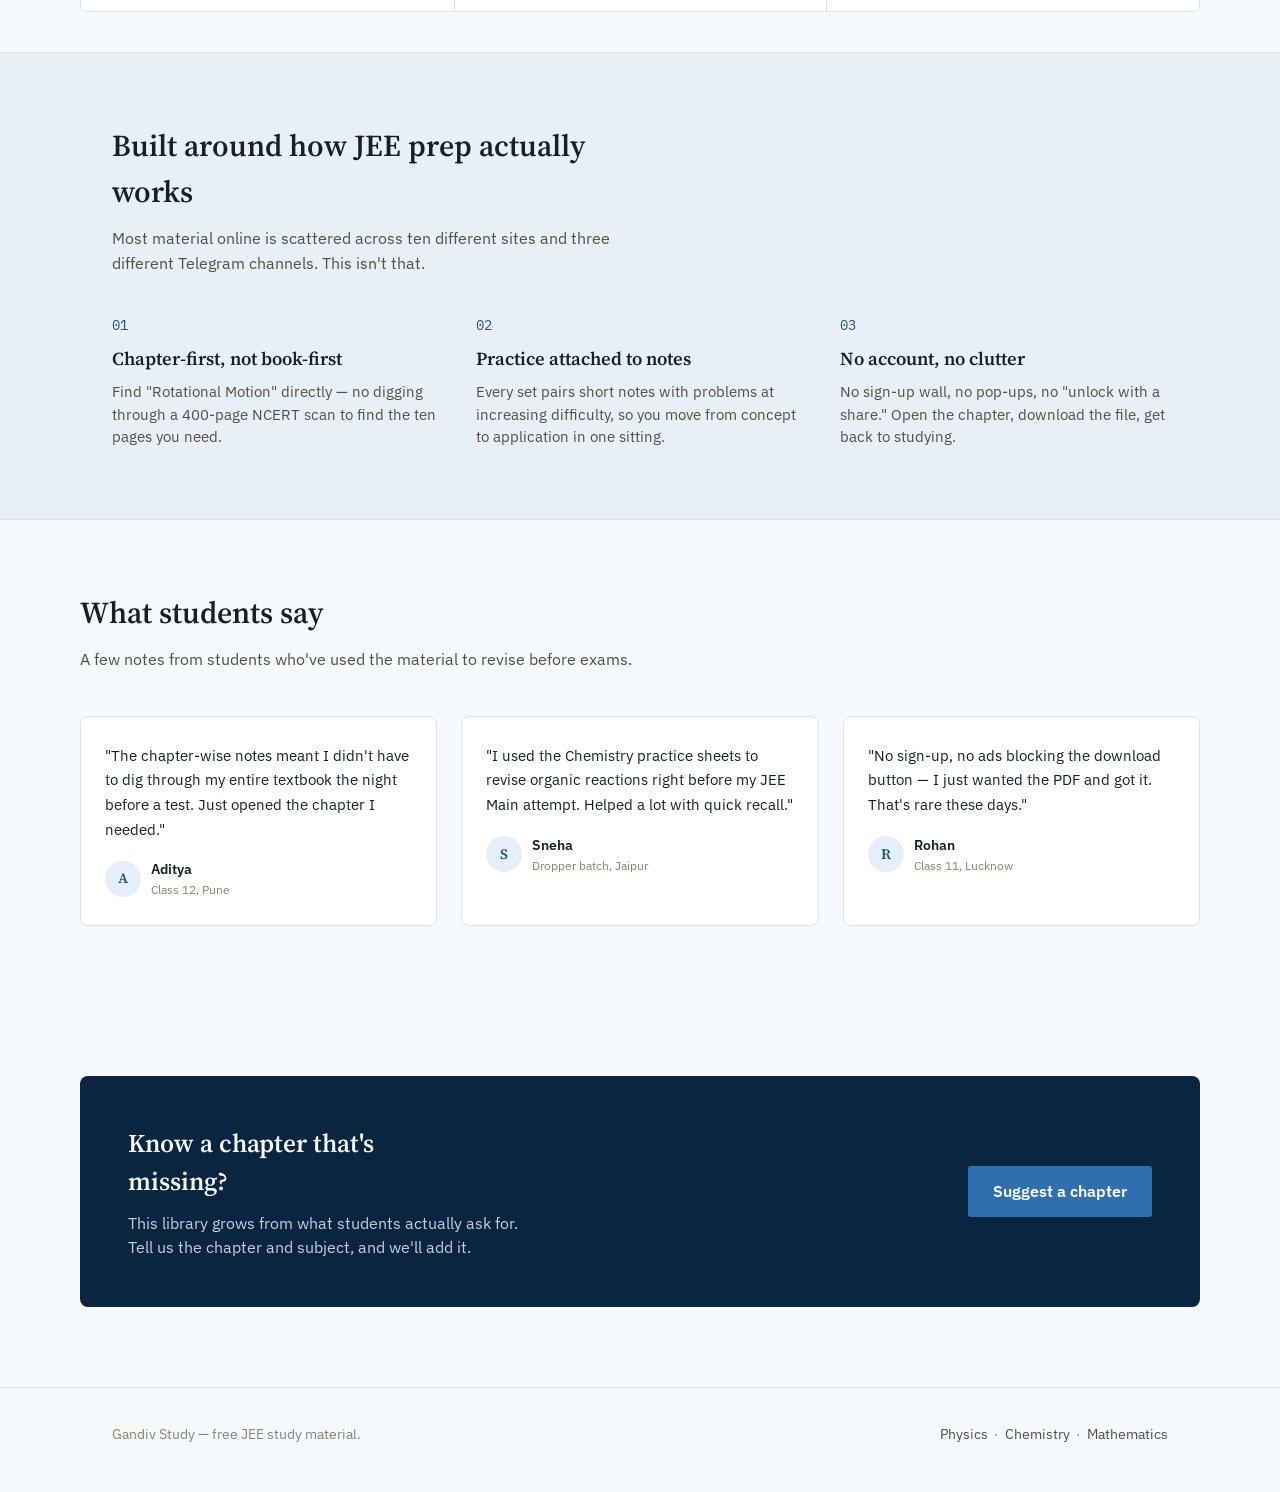
==== commit 23c459a3: "Change 'Mole Concept' download button to link Updated the download button for 'Mole Concept' to an a" ====
--- a/index.html
+++ b/index.html
@@ -126,7 +126,7 @@
 
     <div class="subject-col" id="chemistry">
       <div class="subject-head"><span class="dot chem-dot"></span><h3><a href="chemistry.html">Chemistry</a></h3><span class="count">16 chapters</span></div>
-      <div class="chapter"><div><div class="name">Mole Concept</div><div class="meta">Notes + 30 problems</div></div><button class="dl">Download</button></div>
+      <div class="chapter"><div><div class="name">Mole Concept</div><div class="meta">Notes + 30 problems</div></div><a class="dl" href="mole-concept.pdf" download>Download</a></div>
       <div class="chapter"><div><div class="name">Chemical Bonding</div><div class="meta">Notes + diagrams</div></div><button class="dl">Download</button></div>
       <div class="chapter"><div><div class="name">Thermodynamics</div><div class="meta">Notes + formula sheet</div></div><button class="dl">Download</button></div>
       <div class="chapter"><div><div class="name">Electrochemistry</div><div class="meta">Notes + 25 problems</div></div><button class="dl">Download</button></div>
